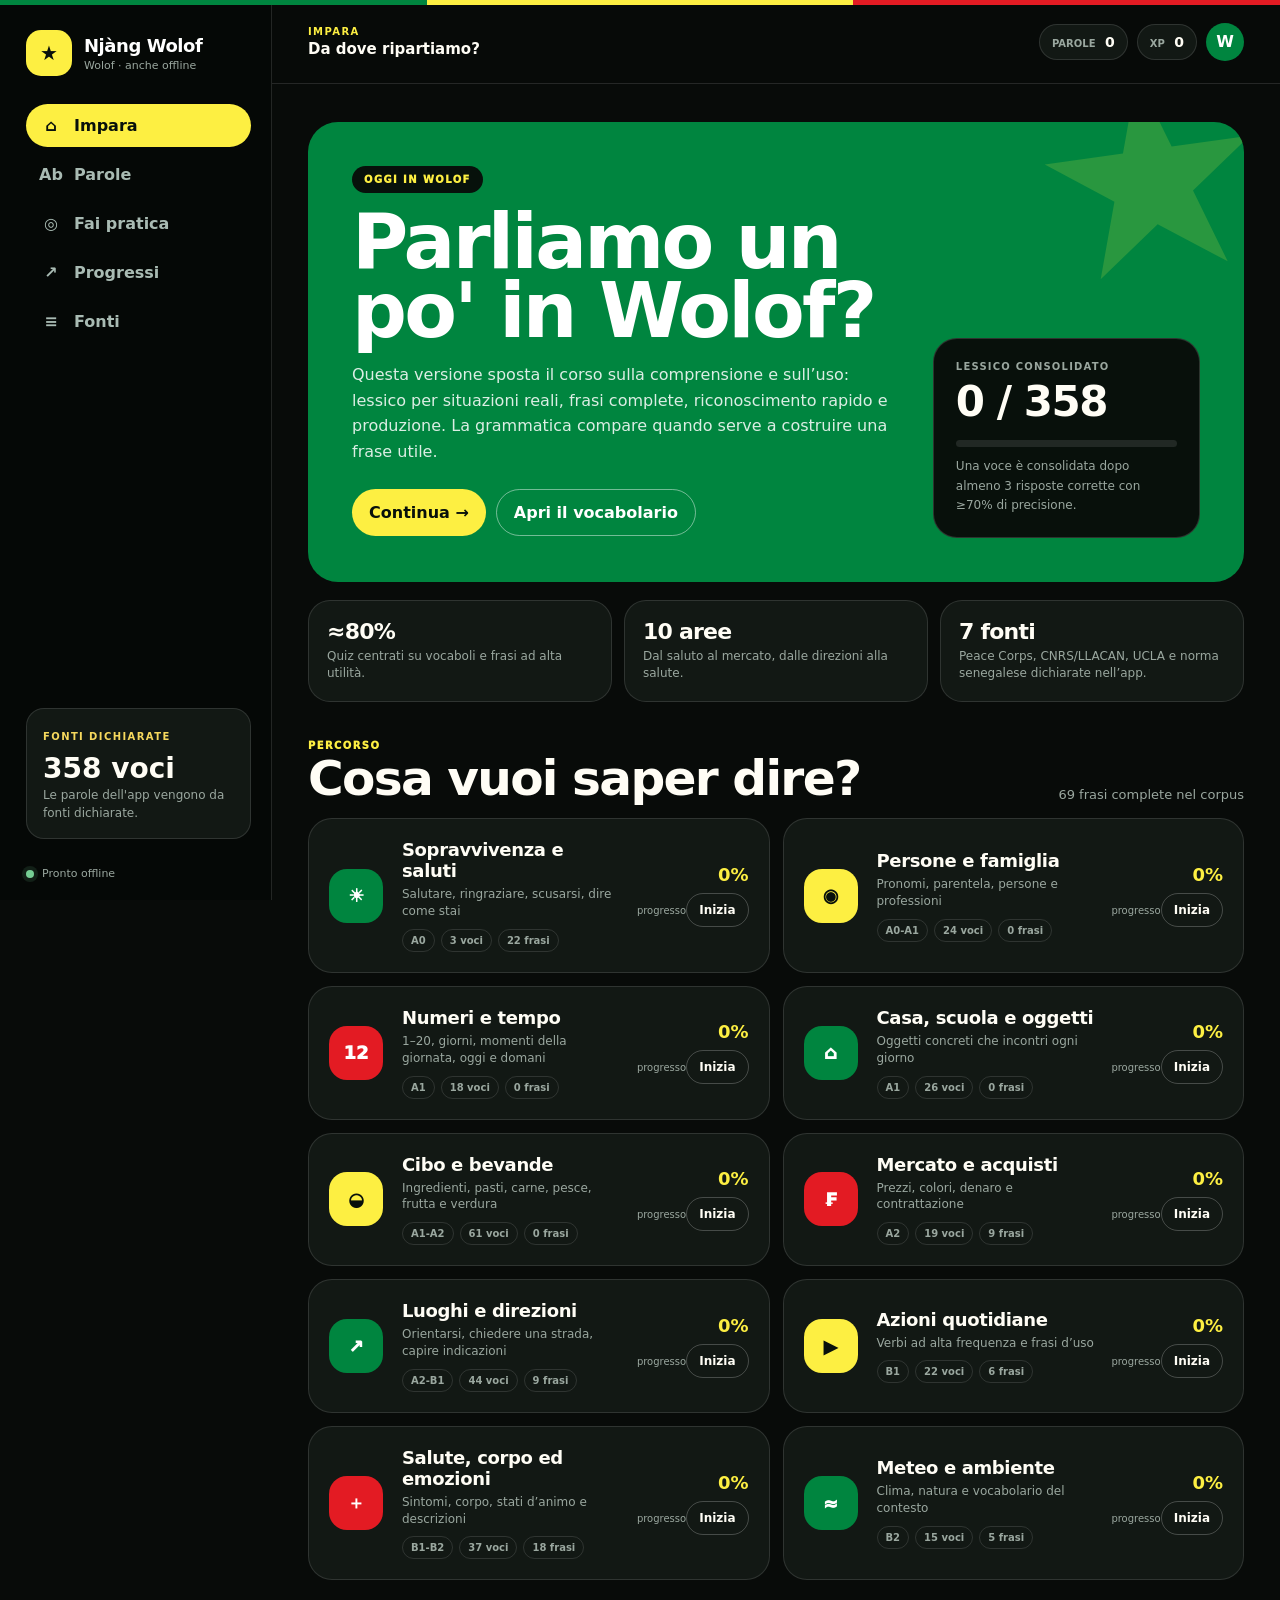
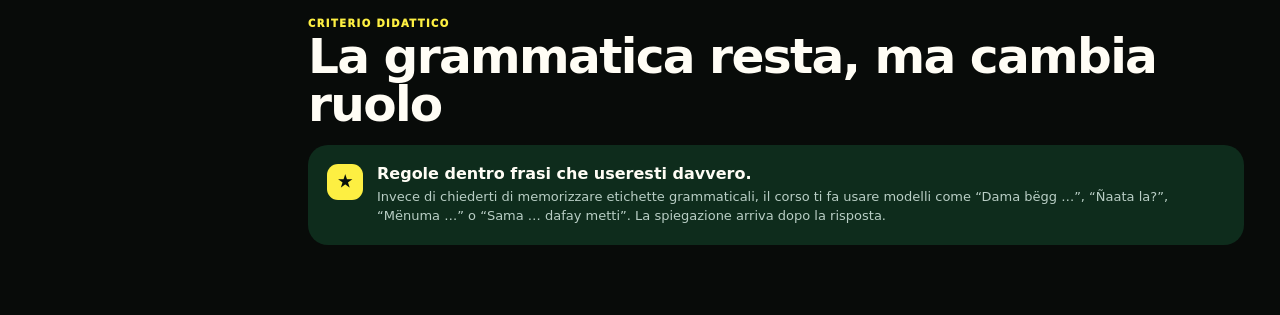
==== site/index.html @ 8456666a "Add extensible lexicon, varied 10-question sessions and partial spelling feedback" ====
<!doctype html>
<html lang="it"><head>
<meta charset="utf-8"><meta name="viewport" content="width=device-width,initial-scale=1,viewport-fit=cover">
<meta name="theme-color" content="#080b09"><meta name="apple-mobile-web-app-capable" content="yes"><meta name="apple-mobile-web-app-status-bar-style" content="black-translucent"><meta name="apple-mobile-web-app-title" content="Njàng Wolof"><meta name="mobile-web-app-capable" content="yes"><meta name="description" content="Corso offline di Wolof: vocabolario pratico, frasi e quiz da fonti Peace Corps e accademiche.">
<link rel="manifest" href="manifest.webmanifest"><link rel="icon" href="icon.svg" type="image/svg+xml"><link rel="apple-touch-icon" href="icon-180.png"><link rel="stylesheet" href="styles.css?v=34">
<title>Njàng Wolof — Vocabolario pratico offline</title></head>
<body>
<div class="flagbar" aria-hidden="true"><i></i><i></i><i></i></div>
<div class="shell">
<aside class="side" id="side">
  <a class="brand" href="#" data-route="home"><span class="brandicon">★</span><span><b>Njàng Wolof</b><small>Wolof · anche offline</small></span></a>
  <nav>
   <button class="nav active" data-route="home"><span>⌂</span>Impara</button>
   <button class="nav" data-route="vocab"><span>Ab</span>Parole</button>
   <button class="nav" data-route="practice"><span>◎</span>Fai pratica</button>
   <button class="nav" data-route="progress"><span>↗</span>Progressi</button>
   <button class="nav" data-route="sources"><span>≡</span>Fonti</button>
  </nav>
  <div class="source-note"><em>FONTI DICHIARATE</em><b id="sideCount">—</b><p>Le parole dell'app vengono da fonti dichiarate.</p></div>
  <div class="offline"><i></i><span id="onlineLabel">Pronto offline</span></div>
</aside>
<div class="main">
<header class="top"><button class="hamb" id="hamb">☰</button><div class="title"><small id="pageKicker">PERCORSO</small><b id="pageTitle">Impara il Wolof, usalo davvero</b></div><div class="topstats"><span>PAROLE <b id="learnedTop">0</b></span><span>XP <b id="xpTop">0</b></span><button class="avatar">W</button></div></header>
<main id="view" tabindex="-1"></main>
</div></div><div class="mobile-backdrop" id="mobileBackdrop"></div><nav class="mobile-nav" id="mobileNav" aria-label="Navigazione mobile"><button data-route="home"><span>⌂</span>Impara</button><button data-route="vocab"><span>Ab</span>Parole</button><button data-route="practice"><span>◎</span>Fai pratica</button><button data-route="progress"><span>↗</span>Progressi</button><button data-route="sources"><span>≡</span>Fonti</button></nav><div class="toast" id="toast"></div>
<script src="data.js?v=34"></script><script src="lexicon-packs.js?v=34"></script><script src="learning.js?v=34"></script><script src="app.js?v=34"></script>
</body></html>
---- site/styles.css ----
:root{--green:#086b45;--green2:#063d2b;--yellow:#f4c72f;--red:#ce3038;--ink:#15251e;--muted:#6e7974;--paper:#f4f2e8;--card:#fffdf7;--line:#dbd9cf;--soft:#ecebe3;--sg:#e2f0e8;--sy:#fff2bf;--sr:#f7dfdf;--shadow:0 18px 55px rgba(15,48,35,.08);--side:272px}
*{box-sizing:border-box}html{scroll-behavior:smooth}body{margin:0;background:var(--paper);color:var(--ink);font-family:Inter,ui-sans-serif,system-ui,-apple-system,BlinkMacSystemFont,"Segoe UI",sans-serif}.flagbar{position:fixed;top:0;left:0;right:0;height:5px;z-index:80;display:grid;grid-template-columns:1fr 1fr 1fr}.flagbar i:nth-child(1){background:var(--green)}.flagbar i:nth-child(2){background:var(--yellow)}.flagbar i:nth-child(3){background:var(--red)}button,input,select{font:inherit}.shell{display:grid;grid-template-columns:var(--side) 1fr;min-height:100vh}.side{height:100vh;position:sticky;top:0;background:#0b2a20;color:#fff;padding:30px 20px 20px 26px;display:flex;flex-direction:column;gap:28px;z-index:40}.brand{color:inherit;text-decoration:none;display:flex;align-items:center;gap:12px}.brandicon{width:46px;height:46px;border-radius:15px;background:var(--yellow);color:var(--green2);display:grid;place-items:center;font-size:20px}.brand b{display:block;font-size:18px;letter-spacing:-.02em}.brand small{display:block;color:#a8bbb3;font-size:11px;margin-top:3px}.side nav{display:grid;gap:6px}.nav{border:0;background:transparent;color:#a9bbb3;border-radius:13px;padding:12px 13px;text-align:left;font-weight:780;display:flex;align-items:center;gap:11px;cursor:pointer}.nav span{width:24px;text-align:center;font-weight:900}.nav:hover,.nav.active{background:rgba(255,255,255,.09);color:#fff}.source-note{margin-top:auto;border:1px solid rgba(255,255,255,.1);background:rgba(255,255,255,.06);border-radius:18px;padding:16px}.source-note em{font-style:normal;color:#f6d85d;font-size:10px;letter-spacing:.14em;font-weight:900}.source-note b{display:block;font-size:28px;margin:8px 0 2px}.source-note p{margin:0;color:#aebfb8;font-size:12px;line-height:1.45}.offline{font-size:11px;color:#aebfb8;display:flex;align-items:center;gap:8px}.offline i{width:8px;height:8px;border-radius:50%;background:#76ce94;box-shadow:0 0 0 4px rgba(118,206,148,.12)}.main{min-width:0}.top{height:84px;position:sticky;top:0;z-index:30;background:rgba(244,242,232,.89);backdrop-filter:blur(16px);border-bottom:1px solid var(--line);padding:0 36px;display:flex;align-items:center;justify-content:space-between;gap:18px}.hamb{display:none;border:0;background:transparent;font-size:22px}.title{display:grid;gap:3px}.title small{font-size:10px;color:var(--green);letter-spacing:.14em;font-weight:900}.title b{font-size:15px}.topstats{display:flex;align-items:center;gap:9px}.topstats>span{padding:9px 12px;border:1px solid var(--line);background:#fffaf1;border-radius:12px;font-size:10px;color:var(--muted);font-weight:800}.topstats b{color:var(--ink);font-size:14px;margin-left:6px}.avatar{width:38px;height:38px;border:0;border-radius:50%;background:var(--green);color:#fff;font-weight:900}.main main{max-width:1320px;margin:0 auto;padding:38px 36px 70px;outline:none}.hero{background:linear-gradient(135deg,#063b2a,#08714a 68%,#0b8153);color:#fff;border-radius:32px;overflow:hidden;min-height:310px;padding:43px;display:grid;grid-template-columns:1.35fr .65fr;gap:26px;position:relative;box-shadow:var(--shadow)}.hero:after{content:"★";position:absolute;right:5%;top:-35px;color:rgba(244,199,47,.12);font-size:280px;line-height:1;transform:rotate(-8deg)}.hero-copy,.hero-stat{position:relative;z-index:1}.kicker{font-size:10px;letter-spacing:.14em;font-weight:950;color:var(--green);text-transform:uppercase}.hero .kicker{color:#f8da65}.hero h1{font-size:clamp(38px,5vw,70px);letter-spacing:-.058em;line-height:.96;margin:14px 0 17px;max-width:780px}.hero p{color:#d5e4de;line-height:1.6;max-width:720px;margin:0 0 24px}.hero-actions{display:flex;gap:10px;flex-wrap:wrap}.btn{border:0;border-radius:14px;padding:13px 17px;font-weight:850;cursor:pointer;transition:.18s transform}.btn:hover{transform:translateY(-1px)}.btn-yellow{background:var(--yellow);color:var(--green2)}.btn-white{background:#fff;color:var(--ink);border:1px solid var(--line)}.btn-dark{background:var(--green2);color:#fff}.btn-ghost{background:rgba(255,255,255,.09);color:#fff;border:1px solid rgba(255,255,255,.16)}.btn-red{background:var(--sr);color:#8b282c}.hero-stat{align-self:end;background:rgba(255,255,255,.1);border:1px solid rgba(255,255,255,.13);border-radius:24px;padding:22px;backdrop-filter:blur(8px)}.hero-stat small{display:block;color:#c8dad2;font-size:10px;letter-spacing:.12em;font-weight:900}.hero-stat strong{display:block;font-size:42px;letter-spacing:-.05em;margin:5px 0}.hero-stat p{font-size:12px;margin:0;color:#c8dad2}.bar{height:7px;border-radius:99px;background:rgba(255,255,255,.13);overflow:hidden;margin:14px 0 10px}.bar i{display:block;height:100%;background:var(--yellow);border-radius:inherit}.section-head{display:flex;align-items:end;justify-content:space-between;gap:20px;margin:38px 0 16px}.section-head h2{font-size:28px;letter-spacing:-.038em;margin:4px 0 0}.section-head p{margin:0;color:var(--muted);font-size:13px}.strategy{display:grid;grid-template-columns:repeat(3,1fr);gap:12px;margin-top:18px}.mini-card,.panel,.module{background:var(--card);border:1px solid var(--line);border-radius:22px}.mini-card{padding:18px}.mini-card b{display:block;font-size:22px;margin-bottom:4px}.mini-card p{font-size:12px;color:var(--muted);line-height:1.45;margin:0}.modules{display:grid;grid-template-columns:1fr 1fr;gap:13px}.module{padding:20px;display:grid;grid-template-columns:58px 1fr auto;align-items:center;gap:15px;box-shadow:0 5px 20px rgba(20,45,34,.03)}.mod-icon{width:54px;height:54px;border-radius:17px;background:var(--sg);color:var(--green);display:grid;place-items:center;font-weight:950;font-size:18px}.module:nth-child(3n+2) .mod-icon{background:var(--sy);color:#725900}.module:nth-child(3n+3) .mod-icon{background:var(--sr);color:var(--red)}.module h3{margin:0;font-size:18px;letter-spacing:-.02em}.module p{margin:5px 0 9px;color:var(--muted);font-size:12px;line-height:1.4}.tags{display:flex;gap:6px;flex-wrap:wrap}.tag{font-size:10px;font-weight:850;background:#efede4;border-radius:99px;padding:5px 8px;color:#59645f}.module-side{text-align:right;min-width:90px}.module-side strong{display:block;font-size:18px}.module-side small{color:var(--muted);font-size:10px}.module-side .btn{margin-top:8px;padding:9px 12px;font-size:12px}.notice{background:#0c2e23;color:#fff;border-radius:20px;padding:19px;display:flex;gap:14px;align-items:flex-start}.notice-icon{width:36px;height:36px;border-radius:11px;background:var(--yellow);color:var(--green2);display:grid;place-items:center;flex:0 0 auto;font-weight:950}.notice p{margin:4px 0 0;color:#b9cec5;line-height:1.5;font-size:13px}.filters{display:grid;grid-template-columns:minmax(260px,1fr) 220px 180px;gap:10px;margin-bottom:15px}.search,.select{border:1px solid var(--line);background:#fff;border-radius:14px;padding:13px 14px;outline:none}.search:focus,.select:focus{border-color:var(--green);box-shadow:0 0 0 4px rgba(8,107,69,.08)}.vocab-meta{display:flex;justify-content:space-between;gap:15px;align-items:center;color:var(--muted);font-size:12px;margin:10px 2px}.vocab-grid{display:grid;grid-template-columns:repeat(3,1fr);gap:10px}.word-card{background:var(--card);border:1px solid var(--line);border-radius:18px;padding:16px;min-height:132px;position:relative}.word-card .wolof{font-size:20px;font-weight:900;letter-spacing:-.02em;padding-right:45px}.word-card .ipa{font-family:"Noto Sans",Inter,system-ui,sans-serif;font-size:12px;color:var(--green);margin-top:4px;letter-spacing:.01em}.word-card .it{font-size:13px;color:var(--muted);margin-top:5px;line-height:1.4}.word-card .source{position:absolute;right:12px;top:12px;font-size:9px;font-weight:900;color:var(--green);background:var(--sg);border-radius:99px;padding:5px 7px}.word-card footer{position:absolute;left:16px;right:16px;bottom:13px;display:flex;justify-content:space-between;gap:8px;color:#8a928f;font-size:9px}.word-card.learned{border-color:#a9cfb7;background:#fbfff9}.learn-dot{color:var(--green);font-weight:900}.pager{display:flex;justify-content:center;gap:8px;margin-top:18px}.panel{padding:22px}.practice-grid{display:grid;grid-template-columns:1.15fr .85fr;gap:14px}.practice-hero{padding:28px}.practice-hero h2{font-size:32px;letter-spacing:-.04em;margin:9px 0 10px}.practice-hero p{color:var(--muted);line-height:1.55;max-width:650px}.practice-options{display:grid;gap:9px;margin-top:15px}.practice-option{border:1px solid var(--line);background:white;border-radius:14px;padding:13px;text-align:left;display:flex;justify-content:space-between;gap:12px;cursor:pointer}.practice-option:hover{border-color:#9eb2a8}.stat-grid{display:grid;grid-template-columns:repeat(4,1fr);gap:12px}.stat{background:var(--card);border:1px solid var(--line);border-radius:20px;padding:19px}.stat span{font-size:10px;color:var(--muted);font-weight:850}.stat strong{font-size:31px;letter-spacing:-.05em;display:block;margin-top:4px}.progress-list{display:grid;gap:10px}.prow{display:grid;grid-template-columns:170px 1fr 62px;align-items:center;gap:12px}.prow b{font-size:12px}.meter{height:9px;background:#dfddd4;border-radius:99px;overflow:hidden}.meter i{display:block;height:100%;background:var(--green);border-radius:inherit}.sources{display:grid;gap:11px}.source-card{background:var(--card);border:1px solid var(--line);border-radius:20px;padding:19px}.source-card .type{font-size:9px;color:var(--red);font-weight:950;letter-spacing:.12em}.source-card h3{margin:6px 0 4px;font-size:17px}.source-card p{margin:0 0 8px;color:var(--muted);font-size:12px;line-height:1.5}.source-card a{color:var(--green);font-weight:800;font-size:12px;text-decoration:none;word-break:break-all}.usage{display:inline-block;background:#efede4;border-radius:99px;padding:5px 8px;font-size:9px;font-weight:850;margin-bottom:9px}.quiz{max-width:850px;margin:0 auto}.qtop{display:flex;align-items:center;gap:10px;margin-bottom:13px}.qtop span{font-size:11px;color:var(--muted);font-weight:800}.qbar{height:8px;background:#dfddd4;border-radius:99px;overflow:hidden;flex:1}.qbar i{display:block;height:100%;background:var(--green)}.qcard{background:var(--card);border:1px solid var(--line);border-radius:28px;padding:30px;box-shadow:var(--shadow)}.qtag{display:inline-flex;border-radius:99px;padding:6px 9px;background:var(--sg);color:var(--green);font-size:9px;letter-spacing:.1em;font-weight:950;text-transform:uppercase}.qcard h2{font-size:29px;line-height:1.18;letter-spacing:-.035em;margin:17px 0 8px;white-space:normal}.ipa-line{font-family:"Noto Sans",Inter,system-ui,sans-serif;color:var(--green);font-size:15px;margin:-1px 0 12px;letter-spacing:.01em}.prompt-sub{color:var(--muted);font-size:12px;margin-bottom:20px}.options{display:grid;gap:9px}.option{border:1px solid var(--line);background:white;border-radius:15px;padding:14px 15px;text-align:left;font-weight:760;display:flex;align-items:center;gap:11px;cursor:pointer}.option i{font-style:normal;width:29px;height:29px;border:1px solid var(--line);border-radius:9px;display:grid;place-items:center;color:var(--muted);font-size:11px}.option:hover{border-color:#9db0a6}.option.selected{background:var(--sg);border-color:var(--green)}.option.correct{background:#dff0e5;border-color:var(--green)}.option.wrong{background:var(--sr);border-color:var(--red)}.type-answer{width:100%;border:1px solid var(--line);background:#fff;border-radius:15px;padding:15px 16px;font-size:21px;outline:none}.type-answer:focus{border-color:var(--green);box-shadow:0 0 0 4px rgba(8,107,69,.08)}.feedback{display:none;margin-top:18px;border-radius:16px;padding:15px;font-size:13px;line-height:1.5}.feedback.show{display:block}.feedback.ok{background:var(--sg);border:1px solid #b9d9c5}.feedback.no{background:var(--sr);border:1px solid #e6b8ba}.feedback b{display:block;margin-bottom:3px}.fsource{font-size:10px;color:var(--muted);margin-top:7px}.qactions{display:flex;align-items:center;justify-content:space-between;gap:10px;margin-top:20px}.results{text-align:center}.ring{width:150px;height:150px;border-radius:50%;display:grid;place-items:center;margin:20px auto;background:conic-gradient(var(--green) var(--pct),#dddcd4 0);position:relative}.ring:after{content:"";position:absolute;inset:13px;background:var(--card);border-radius:50%}.ring b{position:relative;z-index:1;font-size:34px}.toast{position:fixed;right:22px;bottom:22px;background:#0b2a20;color:white;padding:12px 16px;border-radius:12px;box-shadow:var(--shadow);opacity:0;transform:translateY(8px);transition:.2s;pointer-events:none;z-index:90;font-size:12px}.toast.show{opacity:1;transform:none}.empty{text-align:center;padding:40px;color:var(--muted)}
@media(max-width:1050px){.modules{grid-template-columns:1fr}.vocab-grid{grid-template-columns:repeat(2,1fr)}.strategy{grid-template-columns:1fr}.stat-grid{grid-template-columns:1fr 1fr}}
@media(max-width:780px){.shell{display:block}.side{position:fixed;left:-290px;width:272px;transition:.2s left;box-shadow:0 20px 60px rgba(0,0,0,.25)}.side.open{left:0}.top{height:72px;padding:0 16px}.hamb{display:block}.title{display:none}.topstats>span:first-child{display:none}.main main{padding:23px 15px 50px}.hero{grid-template-columns:1fr;padding:27px 21px}.hero h1{font-size:42px}.modules{grid-template-columns:1fr}.module{grid-template-columns:50px 1fr}.module-side{grid-column:1/-1;display:flex;align-items:center;text-align:left;gap:8px}.module-side small{margin-right:auto}.filters{grid-template-columns:1fr}.vocab-grid{grid-template-columns:1fr}.practice-grid{grid-template-columns:1fr}.stat-grid{grid-template-columns:1fr 1fr}.prow{grid-template-columns:110px 1fr 45px}.qcard{padding:22px 17px}.qcard h2{font-size:24px}}


/* Mobile/PWA refinements */
html,body{min-height:100%;min-height:100dvh;-webkit-text-size-adjust:100%;overscroll-behavior-y:none}
body{padding-top:env(safe-area-inset-top);padding-bottom:env(safe-area-inset-bottom)}
button,a,input,select{-webkit-tap-highlight-color:transparent}
button,.nav,.option,.practice-option,.module-side .btn{touch-action:manipulation}
.side{padding-top:max(30px,calc(22px + env(safe-area-inset-top)))}
.top{padding-top:env(safe-area-inset-top);height:calc(84px + env(safe-area-inset-top))}
.main main{padding-bottom:max(70px,calc(70px + env(safe-area-inset-bottom)))}
.mobile-nav{display:none}
.mobile-backdrop{display:none}
.install-btn{display:none}
@media(display-mode:browser){.install-btn.ready{display:inline-flex}}
@media(max-width:780px){
  body{padding-top:0;padding-bottom:calc(74px + env(safe-area-inset-bottom))}
  .side{top:0;height:100dvh;padding-top:max(28px,calc(18px + env(safe-area-inset-top)));padding-bottom:max(20px,calc(14px + env(safe-area-inset-bottom)))}
  .side.open{left:0}
  .mobile-backdrop{position:fixed;inset:0;background:rgba(5,20,15,.42);z-index:35;backdrop-filter:blur(2px)}
  .mobile-backdrop.show{display:block}
  .top{height:calc(64px + env(safe-area-inset-top));padding:env(safe-area-inset-top) 14px 0;gap:8px}
  .hamb{width:44px;height:44px;border-radius:14px;background:#fff;border:1px solid var(--line);display:grid;place-items:center;flex:0 0 auto}
  .topstats{margin-left:auto}
  .topstats>span{min-height:42px;display:flex;align-items:center;padding:8px 11px}
  .avatar{display:none}
  .main main{padding:18px 13px 34px}
  .hero{border-radius:24px;padding:24px 18px;min-height:auto;gap:18px}
  .hero h1{font-size:clamp(36px,11vw,50px);line-height:.94}
  .hero p{font-size:14px;line-height:1.55}
  .hero-stat{padding:17px;border-radius:18px}
  .hero-stat strong{font-size:34px}
  .hero-actions{display:grid;grid-template-columns:1fr;gap:8px}
  .hero-actions .btn{width:100%;min-height:48px}
  .section-head{align-items:flex-start;margin:30px 2px 13px;flex-direction:column;gap:5px}
  .section-head h2{font-size:24px}
  .strategy{gap:9px}.mini-card{padding:15px}
  .module{padding:15px;border-radius:18px;grid-template-columns:46px 1fr;gap:12px}
  .mod-icon{width:46px;height:46px;border-radius:14px}
  .module h3{font-size:17px}.module p{font-size:12px;margin-bottom:8px}
  .module-side{padding-top:4px}.module-side .btn{min-height:42px;padding:10px 14px}
  .filters{position:sticky;top:calc(64px + env(safe-area-inset-top));z-index:15;background:var(--paper);padding:8px 0 10px;margin-bottom:8px}
  .search,.select{min-height:48px}
  .vocab-grid{gap:8px}.word-card{min-height:122px;padding:14px}.word-card .wolof{font-size:19px}
  .practice-hero{padding:21px}.practice-hero h2{font-size:28px}
  .practice-option{min-height:58px;padding:14px}
  .stat-grid{gap:8px}.stat{padding:15px;border-radius:17px}.stat strong{font-size:27px}
  .panel{padding:17px;border-radius:18px}
  .qtop{position:sticky;top:calc(64px + env(safe-area-inset-top));z-index:12;background:var(--paper);padding:8px 0 6px;margin-bottom:7px}
  .qcard{border-radius:22px;padding:21px 15px;box-shadow:none}
  .qcard h2{font-size:25px;line-height:1.14;margin-top:14px}
  .option{min-height:56px;padding:13px 12px;border-radius:14px;font-size:15px}
  .option i{width:32px;height:32px;flex:0 0 auto}
  .type-answer{min-height:54px;font-size:18px}
  .qactions{position:sticky;bottom:calc(74px + env(safe-area-inset-bottom));background:linear-gradient(180deg,rgba(255,253,247,0),var(--card) 24%);padding-top:20px;margin-top:5px}
  .qactions .btn{min-height:48px;flex:1}
  .toast{left:13px;right:13px;bottom:calc(86px + env(safe-area-inset-bottom));text-align:center}
  .mobile-nav{display:grid;position:fixed;left:0;right:0;bottom:0;z-index:34;grid-template-columns:repeat(5,1fr);background:rgba(255,253,247,.96);backdrop-filter:blur(18px);border-top:1px solid var(--line);padding:7px 6px max(7px,env(safe-area-inset-bottom))}
  .mobile-nav button{border:0;background:transparent;color:var(--muted);min-height:54px;border-radius:13px;display:grid;place-items:center;gap:2px;font-size:9px;font-weight:850;padding:4px 2px}
  .mobile-nav button span{font-size:19px;line-height:1}
  .mobile-nav button.active{background:var(--sg);color:var(--green)}
}
@media(max-width:420px){
  .topstats>span{font-size:9px}.topstats b{font-size:13px;margin-left:4px}
  .hero{padding:22px 16px}.hero h1{font-size:39px}
  .stat-grid{grid-template-columns:1fr 1fr}.stat span{font-size:9px}.stat strong{font-size:25px}
  .prow{grid-template-columns:92px 1fr 38px;gap:8px}.prow b{font-size:11px}
}
/* UI 3.0: dark product system + Senegal identity */
:root{--green:#00853f;--green2:#005f2d;--yellow:#fdef42;--red:#e31b23;--ink:#fffdf5;--muted:#9aa79f;--paper:#080b09;--card:#121814;--line:rgba(255,255,255,.12);--soft:#18211b;--sg:#0e2c1c;--sy:#342f08;--sr:#361316;--shadow:none}
body{background:var(--paper);color:var(--ink)}
.side{background:#050806;border-right:1px solid var(--line)}
.brandicon{background:#fdef42;color:#07110b}.brand b,.hero h1,.section-head h2,.practice-hero h2,.qcard h2,.stat strong{font-family:"Arial Black","Helvetica Neue",Arial,sans-serif;letter-spacing:-.045em}
.brand small,.source-note p,.offline,.module p,.panel p,.section-head p,.word-card .it,.word-card footer,.prompt-sub,.fsource{color:var(--muted)}
.nav,.btn,.tag,.practice-option,.search,.select,.option,.qtag,.topstats>span{border-radius:999px}
.nav.active{background:#fdef42;color:#08100b}.source-note,.mini-card,.module,.panel,.stat,.source-card,.word-card,.qcard{background:var(--card);border-color:var(--line);box-shadow:none}
.top{background:rgba(8,11,9,.9);border-color:var(--line)}.title b{color:var(--ink)}.title small,.kicker,.ipa-line,.module-side strong{color:#fdef42}
.topstats>span{background:var(--card);border:1px solid var(--line);color:var(--muted)}.topstats b{color:var(--ink)}.avatar{background:#00853f}
.hero{position:relative;overflow:hidden;background:#00853f;color:#fff;border-color:rgba(255,255,255,.14);border-radius:30px;box-shadow:none;min-height:460px;padding:44px}
.hero:after{content:"★";position:absolute;right:-28px;top:-80px;font-size:270px;line-height:1;color:rgba(253,239,66,.16);pointer-events:none}
.hero-copy,.hero-stat{position:relative;z-index:1}.hero .kicker{display:inline-flex;background:#07110b;color:#fdef42;padding:8px 12px;border-radius:999px}
.hero h1{font-size:clamp(56px,6.5vw,94px);line-height:.83;text-transform:uppercase;color:#fff}.hero p{color:rgba(255,255,255,.86)}
.hero-stat{background:#08100b;border-color:rgba(255,255,255,.15)}.hero-stat p,.hero-stat small{color:var(--muted)}
.btn-yellow,.btn-dark{background:#fdef42;color:#08100b}.btn-white{background:transparent;color:var(--ink);border:1px solid rgba(255,255,255,.22)}.btn-ghost{background:transparent;color:#fff;border:1px solid rgba(255,255,255,.45)}
.section-head h2{font-size:clamp(30px,4vw,54px);line-height:.9;text-transform:uppercase;color:var(--ink)}
.module{border-radius:24px}.module:hover{border-color:rgba(253,239,66,.55)}.mod-icon{border-radius:18px}.module:nth-child(3n+1) .mod-icon{background:#00853f;color:#fff}.module:nth-child(3n+2) .mod-icon{background:#fdef42;color:#08100b}.module:nth-child(3n) .mod-icon{background:#e31b23;color:#fff}
.tag{background:transparent;border:1px solid var(--line);color:var(--muted)}.notice{background:#0e2c1c;border-color:#00853f;color:var(--ink)}.notice-icon{background:#fdef42;color:#08100b}
.search,.select,.type-answer{background:var(--card);color:var(--ink);border-color:var(--line)}.word-card .ipa{color:#fdef42}.word-card .source{background:#0e2c1c;color:#7ee0a5}
.practice-hero{background:#00853f;color:#fff;border-color:#00853f}.practice-hero p{color:rgba(255,255,255,.84)}.practice-option{background:var(--card);color:var(--ink);border-color:var(--line)}
.qbar,.meter,.bar{background:rgba(255,255,255,.1)}.qbar i,.meter i,.bar i{background:#fdef42}.qtag{background:#fdef42;color:#08100b}.qcard h2{color:var(--ink);font-size:clamp(28px,4.5vw,48px);line-height:.96}
.option{background:#18211b;color:var(--ink);border-color:var(--line)}.option.selected{background:#342f08;border-color:#fdef42}.option.correct{background:#0e2c1c;border-color:#00853f}.option.wrong{background:#361316;border-color:#e31b23}
.feedback.ok{background:#0e2c1c;border-color:#00853f}.feedback.no{background:#361316;border-color:#e31b23}.ring{background:conic-gradient(#fdef42 var(--pct),#202a23 0)}.ring:after{background:var(--card)}
.toast{background:#fdef42;color:#08100b;border-radius:999px;box-shadow:none}
@media(max-width:780px){.top,.filters,.qtop{background:#080b09}.hamb{background:var(--card);color:var(--ink);border-color:var(--line);border-radius:999px}.hero{padding:28px 20px;min-height:auto}.hero h1{font-size:clamp(42px,12vw,62px)}.mobile-nav{background:rgba(5,8,6,.96);border-color:var(--line)}.mobile-nav button.active{background:#fdef42;color:#08100b}.qactions{background:linear-gradient(180deg,rgba(18,24,20,0),var(--card) 24%)}}
/* UI 3.1: contrast audit + friendlier rounded display type */
:root{--title-font:ui-rounded,"SF Pro Rounded","Arial Rounded MT Bold","Avenir Next Rounded","Trebuchet MS",system-ui,sans-serif;--text-on-dark:#fffdf5;--text-on-light:#08100b;--green-light:#7ee0a5;--red-light:#ff9297}
.hero h1,.section-head h2,.practice-hero h2,.qcard h2,.results h2,.hero-stat strong,.stat strong,.mini-card b{
  font-family:var(--title-font);font-weight:900;letter-spacing:-.035em;text-transform:none
}
.hero h1{font-size:clamp(50px,6vw,84px);line-height:.9}
.section-head h2{font-size:clamp(30px,3.8vw,50px);line-height:.98}
.practice-hero h2{line-height:1}.qcard h2{line-height:1.06}
.brand b{font-family:var(--title-font);font-weight:900;letter-spacing:-.025em;text-transform:none}
.word-card.learned{background:#102218!important;color:var(--text-on-dark)!important;border-color:rgba(126,224,165,.48)!important}
.word-card.learned .wolof,.word-card.learned .it,.word-card.learned footer{color:inherit}
.word-card.learned .it,.word-card.learned footer{color:#a9b8af}
.learn-dot,.source-card a{color:var(--green-light)!important}
.source-card .type{color:#ff7379}
.usage{background:#342f08!important;color:#fff4a6!important;border:1px solid rgba(253,239,66,.32);border-radius:999px}
.btn-red{background:#361316!important;color:var(--red-light)!important;border:1px solid rgba(227,27,35,.58)!important}
.search::placeholder,.type-answer::placeholder{color:#78857e}
.select option{background:#121814;color:#fffdf5}
.option.correct,.feedback.ok{color:#eafff1}
.option.wrong,.feedback.no{color:#fff0f1}
.qtag,.btn-yellow,.btn-dark,.nav.active,.toast,.notice-icon,.brandicon{color:var(--text-on-light)!important}
.hero-stat,.source-note,.mini-card,.module,.panel,.stat,.source-card,.word-card,.qcard,.practice-option,.search,.select,.type-answer,.option{color:var(--text-on-dark)}
.practice-option small{color:#9aa79f}
.module h3,.source-card h3,.prow b,.results h2{color:var(--text-on-dark)}
.topstats>span{color:#9aa79f}.topstats>span b{color:var(--text-on-dark)}
@media(max-width:780px){
  .hero h1{font-size:clamp(40px,11vw,58px);line-height:.92}
  .section-head h2{font-size:32px;line-height:1}
  .qcard h2{font-size:clamp(26px,8vw,40px)}
}

.feedback.partial{background:#342f08;border:1px solid #fdef42;color:#fff4a6}.insight{font-size:1.2rem;line-height:1.7}details p{line-height:1.6}
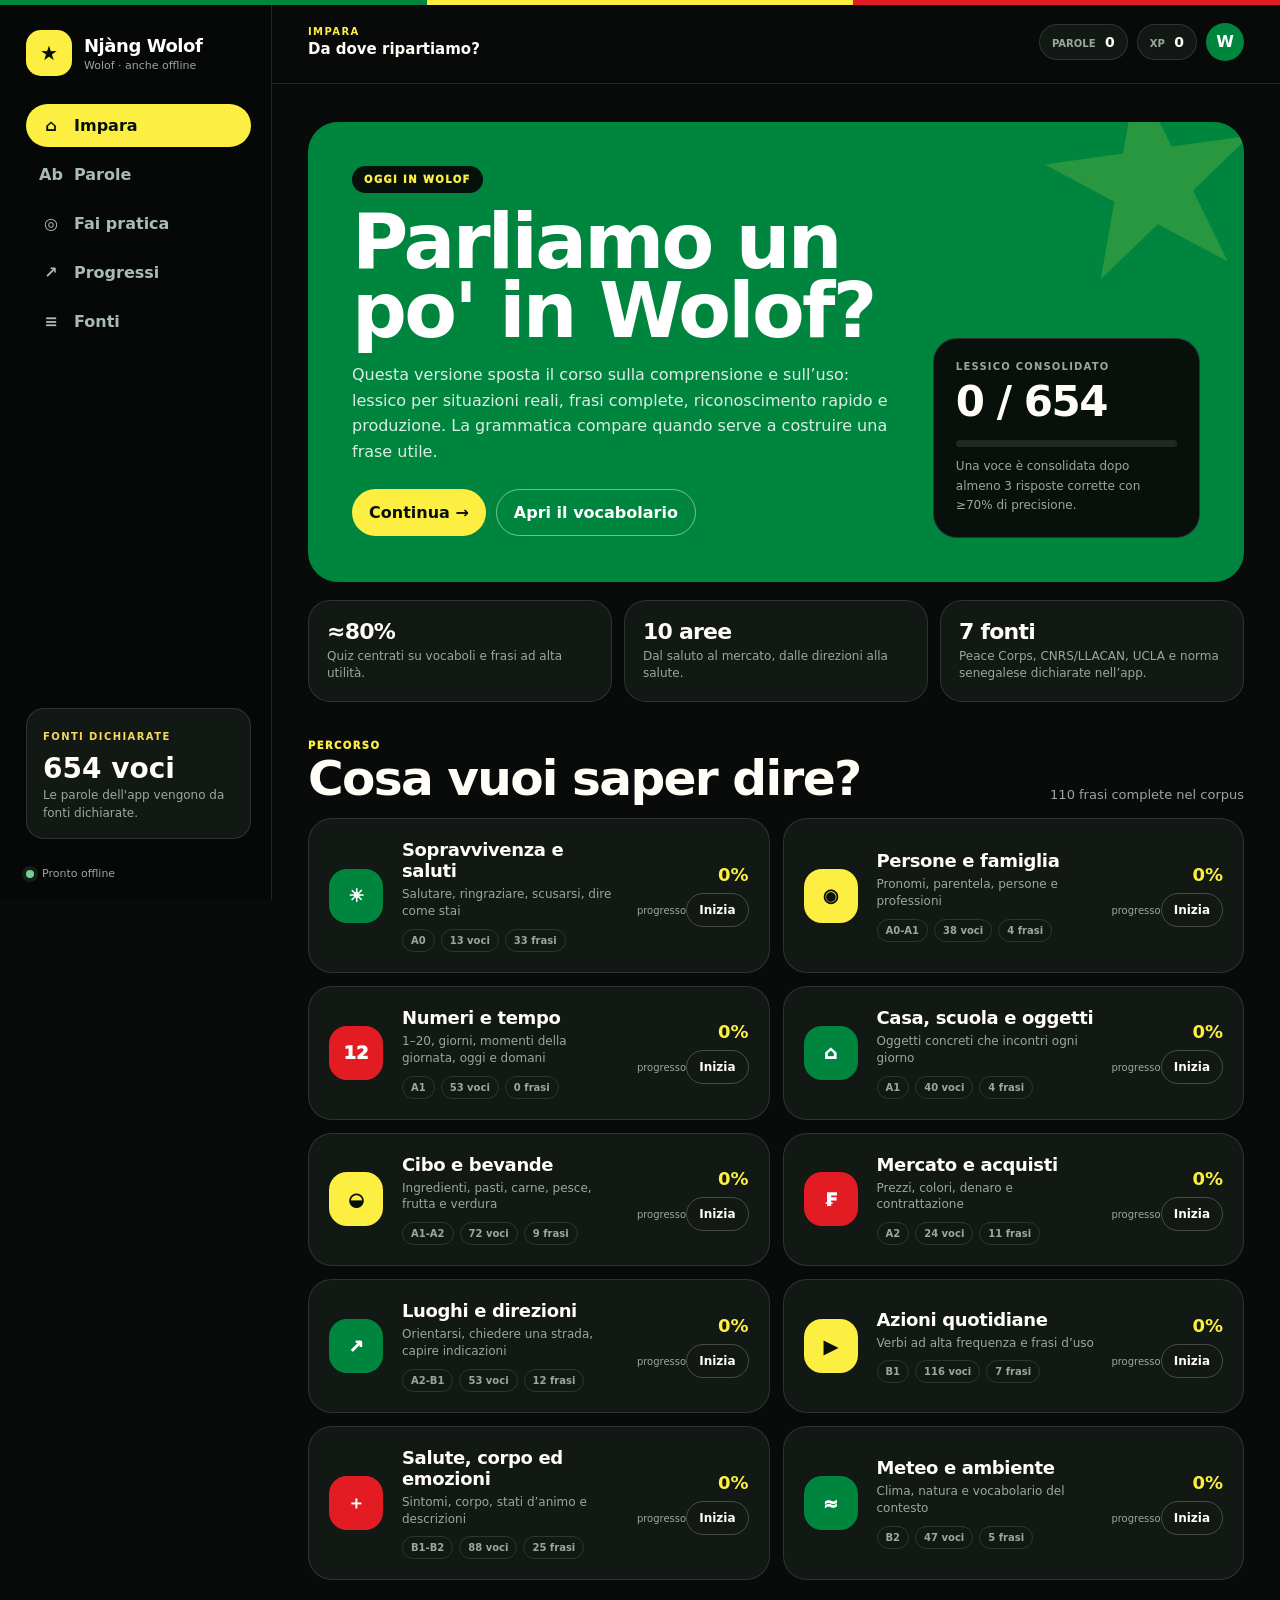
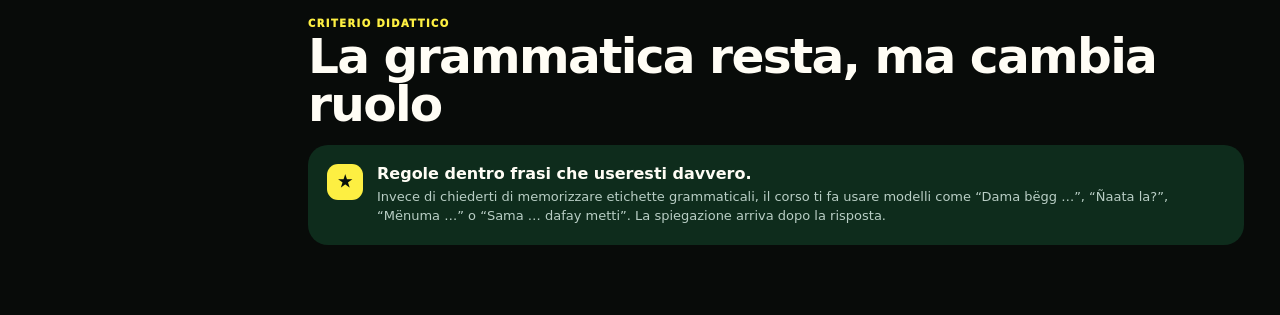
==== commit 6641ccc0: "Expand sourced Wolof corpus from 358 to 654 entries" ====
--- a/site/index.html
+++ b/site/index.html
@@ -2,7 +2,7 @@
 <html lang="it"><head>
 <meta charset="utf-8"><meta name="viewport" content="width=device-width,initial-scale=1,viewport-fit=cover">
 <meta name="theme-color" content="#080b09"><meta name="apple-mobile-web-app-capable" content="yes"><meta name="apple-mobile-web-app-status-bar-style" content="black-translucent"><meta name="apple-mobile-web-app-title" content="Njàng Wolof"><meta name="mobile-web-app-capable" content="yes"><meta name="description" content="Corso offline di Wolof: vocabolario pratico, frasi e quiz da fonti Peace Corps e accademiche.">
-<link rel="manifest" href="manifest.webmanifest"><link rel="icon" href="icon.svg" type="image/svg+xml"><link rel="apple-touch-icon" href="icon-180.png"><link rel="stylesheet" href="styles.css?v=34">
+<link rel="manifest" href="manifest.webmanifest"><link rel="icon" href="icon.svg" type="image/svg+xml"><link rel="apple-touch-icon" href="icon-180.png"><link rel="stylesheet" href="styles.css?v=36">
 <title>Njàng Wolof — Vocabolario pratico offline</title></head>
 <body>
 <div class="flagbar" aria-hidden="true"><i></i><i></i><i></i></div>
@@ -23,5 +23,5 @@
 <header class="top"><button class="hamb" id="hamb">☰</button><div class="title"><small id="pageKicker">PERCORSO</small><b id="pageTitle">Impara il Wolof, usalo davvero</b></div><div class="topstats"><span>PAROLE <b id="learnedTop">0</b></span><span>XP <b id="xpTop">0</b></span><button class="avatar">W</button></div></header>
 <main id="view" tabindex="-1"></main>
 </div></div><div class="mobile-backdrop" id="mobileBackdrop"></div><nav class="mobile-nav" id="mobileNav" aria-label="Navigazione mobile"><button data-route="home"><span>⌂</span>Impara</button><button data-route="vocab"><span>Ab</span>Parole</button><button data-route="practice"><span>◎</span>Fai pratica</button><button data-route="progress"><span>↗</span>Progressi</button><button data-route="sources"><span>≡</span>Fonti</button></nav><div class="toast" id="toast"></div>
-<script src="data.js?v=34"></script><script src="lexicon-packs.js?v=34"></script><script src="learning.js?v=34"></script><script src="app.js?v=34"></script>
+<script src="data.js?v=36"></script><script src="lexicon-packs.js?v=36"></script><script src="learning.js?v=36"></script><script src="app.js?v=36"></script>
 </body></html>
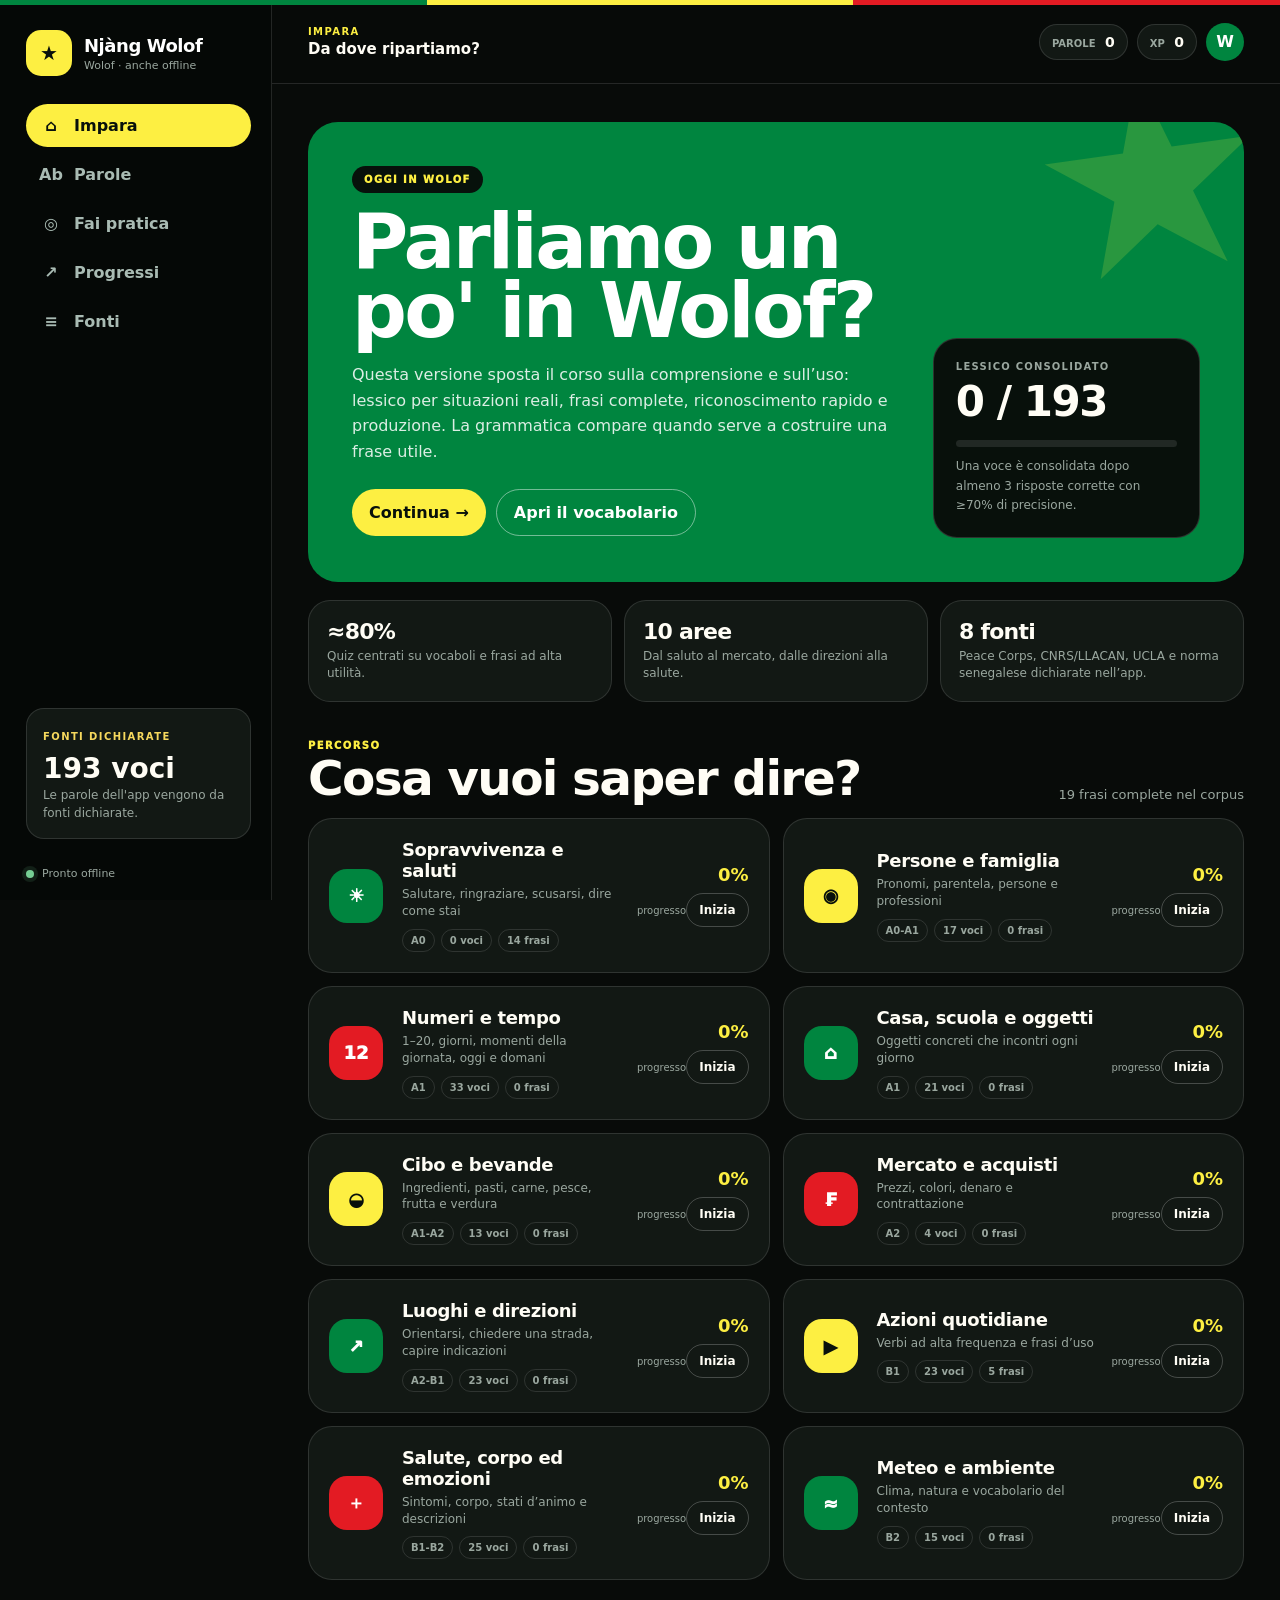
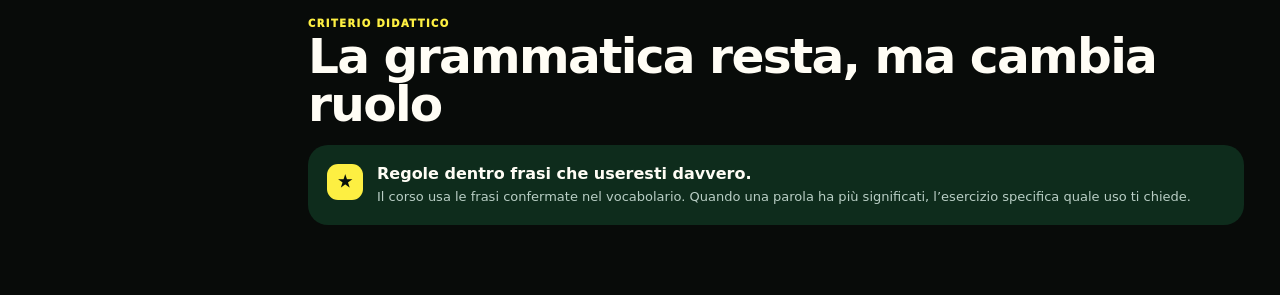
==== commit 095b150d: "Require institutional corpus validation and distinguish muus senses" ====
--- a/site/index.html
+++ b/site/index.html
@@ -2,7 +2,7 @@
 <html lang="it"><head>
 <meta charset="utf-8"><meta name="viewport" content="width=device-width,initial-scale=1,viewport-fit=cover">
 <meta name="theme-color" content="#080b09"><meta name="apple-mobile-web-app-capable" content="yes"><meta name="apple-mobile-web-app-status-bar-style" content="black-translucent"><meta name="apple-mobile-web-app-title" content="Njàng Wolof"><meta name="mobile-web-app-capable" content="yes"><meta name="description" content="Corso offline di Wolof: vocabolario pratico, frasi e quiz da fonti Peace Corps e accademiche.">
-<link rel="manifest" href="manifest.webmanifest"><link rel="icon" href="icon.svg" type="image/svg+xml"><link rel="apple-touch-icon" href="icon-180.png"><link rel="stylesheet" href="styles.css?v=36">
+<link rel="manifest" href="manifest.webmanifest"><link rel="icon" href="icon.svg" type="image/svg+xml"><link rel="apple-touch-icon" href="icon-180.png"><link rel="stylesheet" href="styles.css?v=37">
 <title>Njàng Wolof — Vocabolario pratico offline</title></head>
 <body>
 <div class="flagbar" aria-hidden="true"><i></i><i></i><i></i></div>
@@ -23,5 +23,5 @@
 <header class="top"><button class="hamb" id="hamb">☰</button><div class="title"><small id="pageKicker">PERCORSO</small><b id="pageTitle">Impara il Wolof, usalo davvero</b></div><div class="topstats"><span>PAROLE <b id="learnedTop">0</b></span><span>XP <b id="xpTop">0</b></span><button class="avatar">W</button></div></header>
 <main id="view" tabindex="-1"></main>
 </div></div><div class="mobile-backdrop" id="mobileBackdrop"></div><nav class="mobile-nav" id="mobileNav" aria-label="Navigazione mobile"><button data-route="home"><span>⌂</span>Impara</button><button data-route="vocab"><span>Ab</span>Parole</button><button data-route="practice"><span>◎</span>Fai pratica</button><button data-route="progress"><span>↗</span>Progressi</button><button data-route="sources"><span>≡</span>Fonti</button></nav><div class="toast" id="toast"></div>
-<script src="data.js?v=36"></script><script src="lexicon-packs.js?v=36"></script><script src="learning.js?v=36"></script><script src="app.js?v=36"></script>
+<script src="data.js?v=37"></script><script src="lexicon-packs.js?v=37"></script><script src="learning.js?v=37"></script><script src="app.js?v=37"></script>
 </body></html>
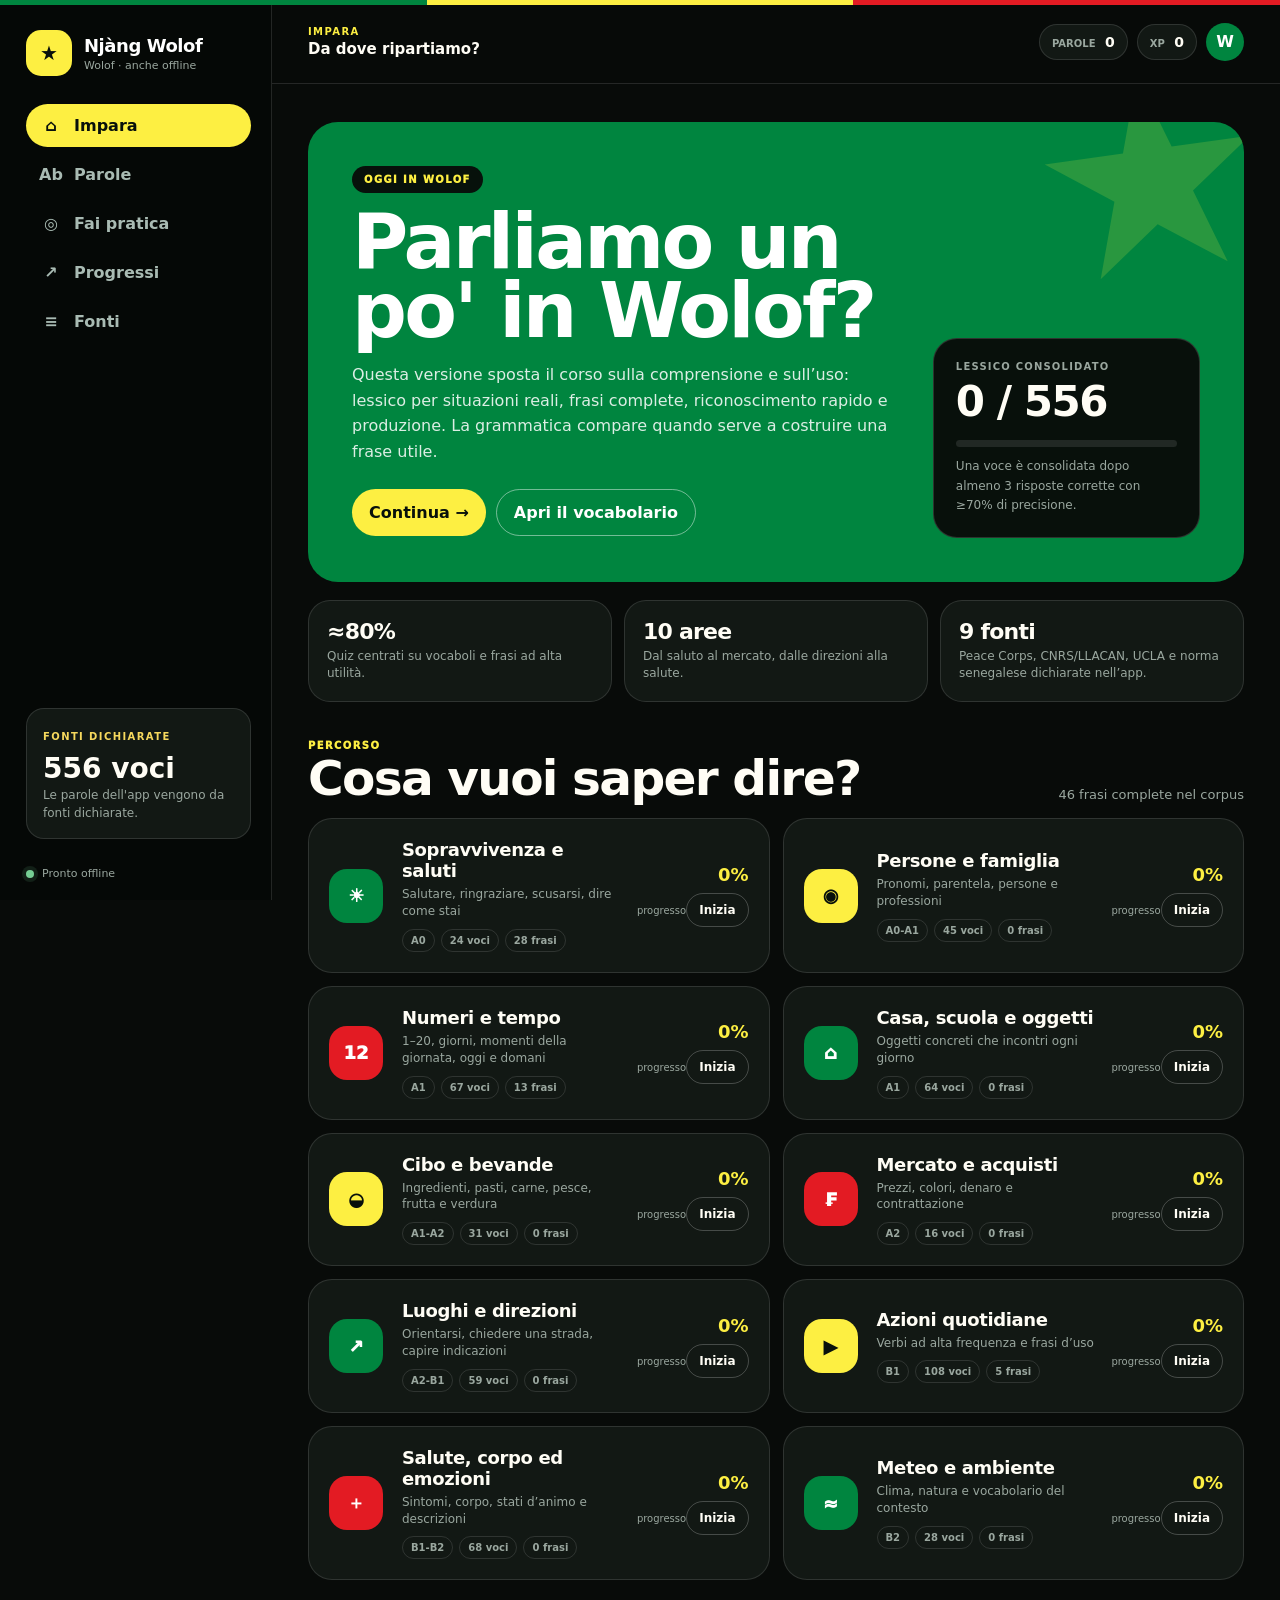
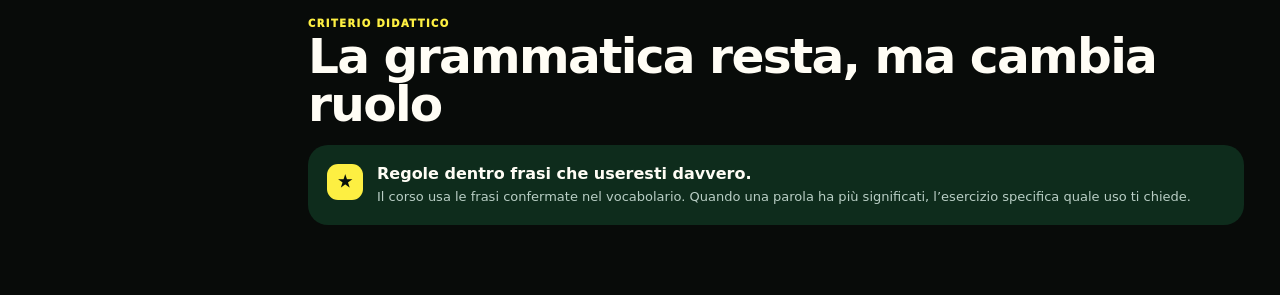
==== commit 10fd4e90: "Expand verified corpus to 501 distinct lexical forms with UCLA evidence and reviewed packs" ====
--- a/site/index.html
+++ b/site/index.html
@@ -2,7 +2,7 @@
 <html lang="it"><head>
 <meta charset="utf-8"><meta name="viewport" content="width=device-width,initial-scale=1,viewport-fit=cover">
 <meta name="theme-color" content="#080b09"><meta name="apple-mobile-web-app-capable" content="yes"><meta name="apple-mobile-web-app-status-bar-style" content="black-translucent"><meta name="apple-mobile-web-app-title" content="Njàng Wolof"><meta name="mobile-web-app-capable" content="yes"><meta name="description" content="Corso offline di Wolof: vocabolario pratico, frasi e quiz da fonti Peace Corps e accademiche.">
-<link rel="manifest" href="manifest.webmanifest"><link rel="icon" href="icon.svg" type="image/svg+xml"><link rel="apple-touch-icon" href="icon-180.png"><link rel="stylesheet" href="styles.css?v=37">
+<link rel="manifest" href="manifest.webmanifest"><link rel="icon" href="icon.svg" type="image/svg+xml"><link rel="apple-touch-icon" href="icon-180.png"><link rel="stylesheet" href="styles.css?v=38">
 <title>Njàng Wolof — Vocabolario pratico offline</title></head>
 <body>
 <div class="flagbar" aria-hidden="true"><i></i><i></i><i></i></div>
@@ -23,5 +23,5 @@
 <header class="top"><button class="hamb" id="hamb">☰</button><div class="title"><small id="pageKicker">PERCORSO</small><b id="pageTitle">Impara il Wolof, usalo davvero</b></div><div class="topstats"><span>PAROLE <b id="learnedTop">0</b></span><span>XP <b id="xpTop">0</b></span><button class="avatar">W</button></div></header>
 <main id="view" tabindex="-1"></main>
 </div></div><div class="mobile-backdrop" id="mobileBackdrop"></div><nav class="mobile-nav" id="mobileNav" aria-label="Navigazione mobile"><button data-route="home"><span>⌂</span>Impara</button><button data-route="vocab"><span>Ab</span>Parole</button><button data-route="practice"><span>◎</span>Fai pratica</button><button data-route="progress"><span>↗</span>Progressi</button><button data-route="sources"><span>≡</span>Fonti</button></nav><div class="toast" id="toast"></div>
-<script src="data.js?v=37"></script><script src="lexicon-packs.js?v=37"></script><script src="learning.js?v=37"></script><script src="app.js?v=37"></script>
+<script src="data.js?v=38"></script><script src="lexicon-packs.js?v=38"></script><script src="lexicon-01.js?v=38"></script><script src="lexicon-02.js?v=38"></script><script src="lexicon-03.js?v=38"></script><script src="lexicon-04.js?v=38"></script><script src="lexicon-05.js?v=38"></script><script src="lexicon-06.js?v=38"></script><script src="lexicon-07.js?v=38"></script><script src="lexicon-08.js?v=38"></script><script src="lexicon-09.js?v=38"></script><script src="lexicon-10.js?v=38"></script><script src="lexicon-11.js?v=38"></script><script src="lexicon-12.js?v=38"></script><script src="lexicon-13.js?v=38"></script><script src="lexicon-14.js?v=38"></script><script src="lexicon-15.js?v=38"></script><script src="lexicon-16.js?v=38"></script><script src="lexicon-17.js?v=38"></script><script src="lexicon-18.js?v=38"></script><script src="lexicon-19.js?v=38"></script><script src="lexicon-20.js?v=38"></script><script src="lexicon-21.js?v=38"></script><script src="lexicon-22.js?v=38"></script><script src="lexicon-23.js?v=38"></script><script src="learning.js?v=38"></script><script src="app.js?v=38"></script>
 </body></html>
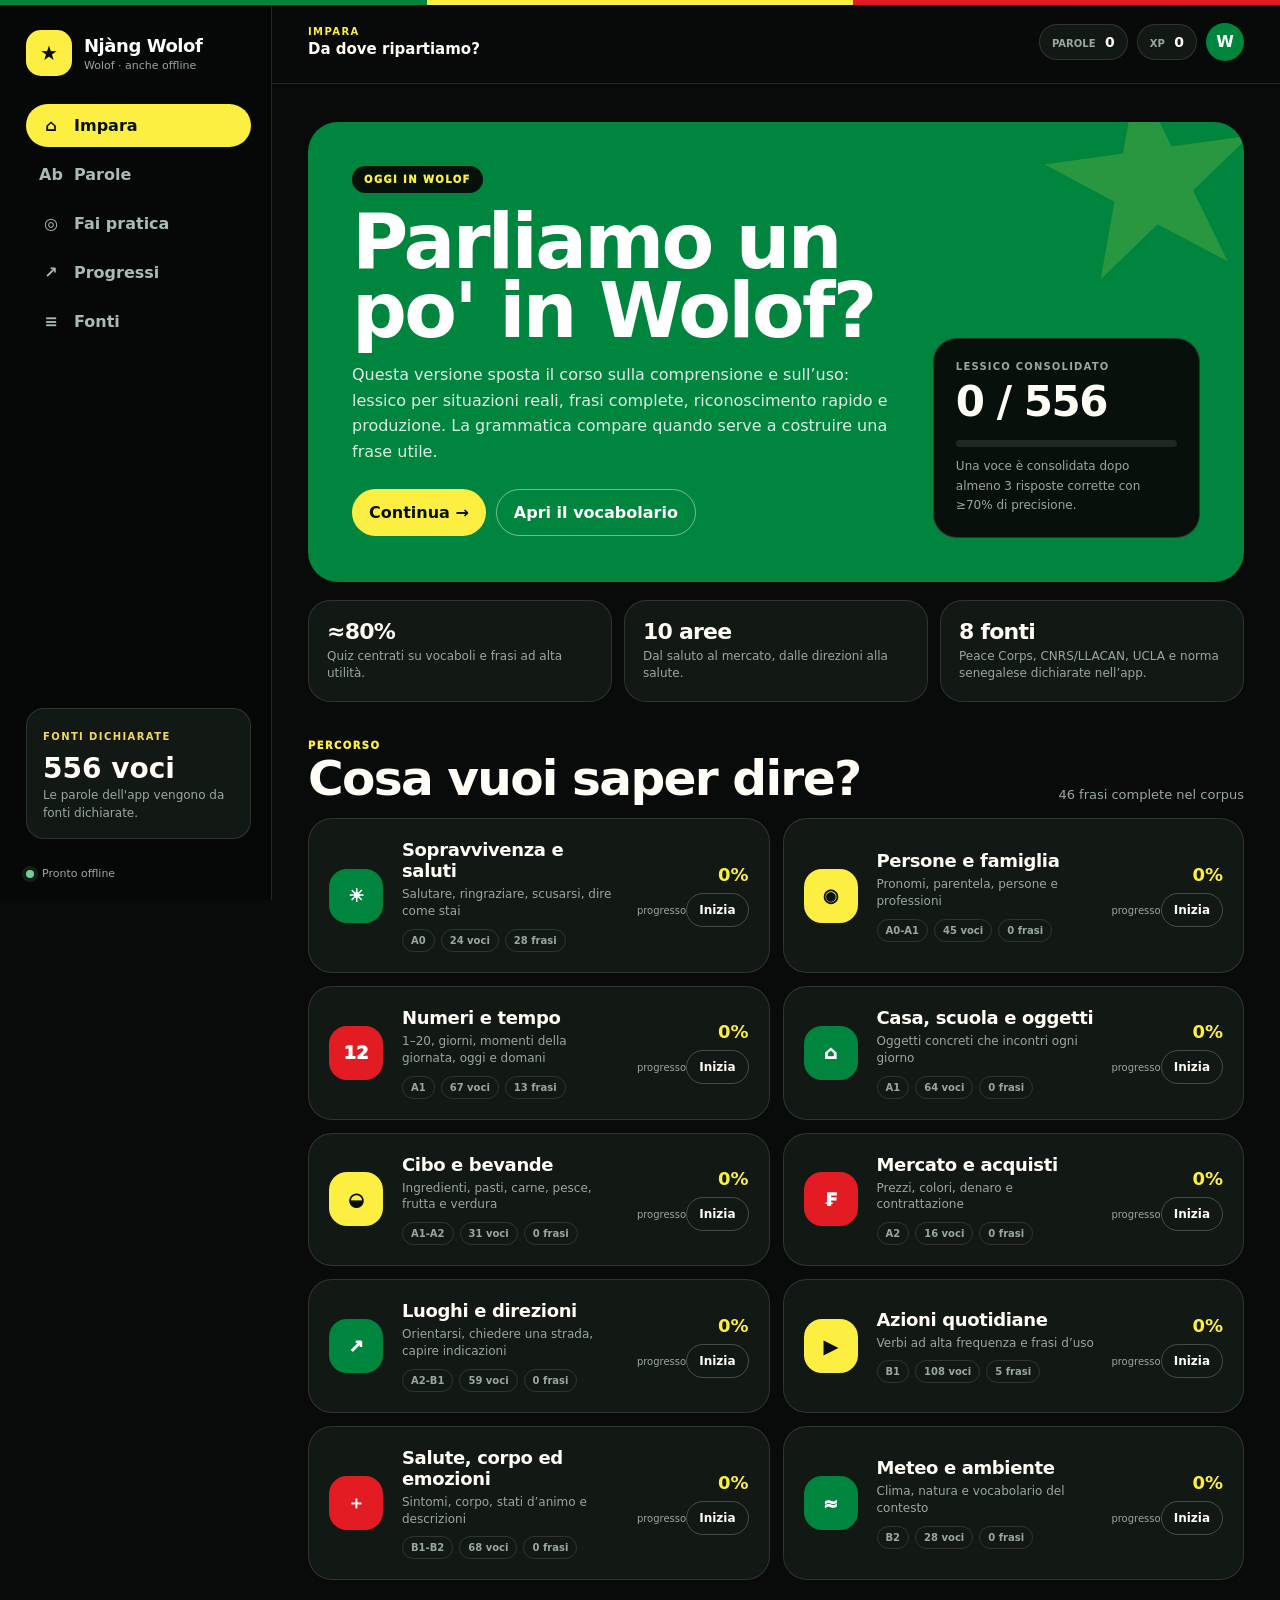
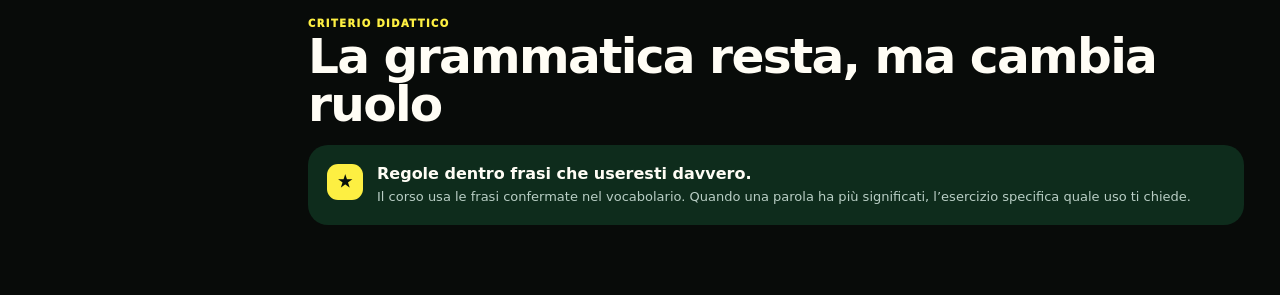
==== commit ddc5cbcf: "Keep the institutional source catalogue unique and refresh offline assets" ====
--- a/site/index.html
+++ b/site/index.html
@@ -2,7 +2,7 @@
 <html lang="it"><head>
 <meta charset="utf-8"><meta name="viewport" content="width=device-width,initial-scale=1,viewport-fit=cover">
 <meta name="theme-color" content="#080b09"><meta name="apple-mobile-web-app-capable" content="yes"><meta name="apple-mobile-web-app-status-bar-style" content="black-translucent"><meta name="apple-mobile-web-app-title" content="Njàng Wolof"><meta name="mobile-web-app-capable" content="yes"><meta name="description" content="Corso offline di Wolof: vocabolario pratico, frasi e quiz da fonti Peace Corps e accademiche.">
-<link rel="manifest" href="manifest.webmanifest"><link rel="icon" href="icon.svg" type="image/svg+xml"><link rel="apple-touch-icon" href="icon-180.png"><link rel="stylesheet" href="styles.css?v=38">
+<link rel="manifest" href="manifest.webmanifest"><link rel="icon" href="icon.svg" type="image/svg+xml"><link rel="apple-touch-icon" href="icon-180.png"><link rel="stylesheet" href="styles.css?v=39">
 <title>Njàng Wolof — Vocabolario pratico offline</title></head>
 <body>
 <div class="flagbar" aria-hidden="true"><i></i><i></i><i></i></div>
@@ -23,5 +23,5 @@
 <header class="top"><button class="hamb" id="hamb">☰</button><div class="title"><small id="pageKicker">PERCORSO</small><b id="pageTitle">Impara il Wolof, usalo davvero</b></div><div class="topstats"><span>PAROLE <b id="learnedTop">0</b></span><span>XP <b id="xpTop">0</b></span><button class="avatar">W</button></div></header>
 <main id="view" tabindex="-1"></main>
 </div></div><div class="mobile-backdrop" id="mobileBackdrop"></div><nav class="mobile-nav" id="mobileNav" aria-label="Navigazione mobile"><button data-route="home"><span>⌂</span>Impara</button><button data-route="vocab"><span>Ab</span>Parole</button><button data-route="practice"><span>◎</span>Fai pratica</button><button data-route="progress"><span>↗</span>Progressi</button><button data-route="sources"><span>≡</span>Fonti</button></nav><div class="toast" id="toast"></div>
-<script src="data.js?v=38"></script><script src="lexicon-packs.js?v=38"></script><script src="lexicon-01.js?v=38"></script><script src="lexicon-02.js?v=38"></script><script src="lexicon-03.js?v=38"></script><script src="lexicon-04.js?v=38"></script><script src="lexicon-05.js?v=38"></script><script src="lexicon-06.js?v=38"></script><script src="lexicon-07.js?v=38"></script><script src="lexicon-08.js?v=38"></script><script src="lexicon-09.js?v=38"></script><script src="lexicon-10.js?v=38"></script><script src="lexicon-11.js?v=38"></script><script src="lexicon-12.js?v=38"></script><script src="lexicon-13.js?v=38"></script><script src="lexicon-14.js?v=38"></script><script src="lexicon-15.js?v=38"></script><script src="lexicon-16.js?v=38"></script><script src="lexicon-17.js?v=38"></script><script src="lexicon-18.js?v=38"></script><script src="lexicon-19.js?v=38"></script><script src="lexicon-20.js?v=38"></script><script src="lexicon-21.js?v=38"></script><script src="lexicon-22.js?v=38"></script><script src="lexicon-23.js?v=38"></script><script src="learning.js?v=38"></script><script src="app.js?v=38"></script>
+<script src="data.js?v=39"></script><script src="lexicon-packs.js?v=39"></script><script src="lexicon-01.js?v=39"></script><script src="lexicon-02.js?v=39"></script><script src="lexicon-03.js?v=39"></script><script src="lexicon-04.js?v=39"></script><script src="lexicon-05.js?v=39"></script><script src="lexicon-06.js?v=39"></script><script src="lexicon-07.js?v=39"></script><script src="lexicon-08.js?v=39"></script><script src="lexicon-09.js?v=39"></script><script src="lexicon-10.js?v=39"></script><script src="lexicon-11.js?v=39"></script><script src="lexicon-12.js?v=39"></script><script src="lexicon-13.js?v=39"></script><script src="lexicon-14.js?v=39"></script><script src="lexicon-15.js?v=39"></script><script src="lexicon-16.js?v=39"></script><script src="lexicon-17.js?v=39"></script><script src="lexicon-18.js?v=39"></script><script src="lexicon-19.js?v=39"></script><script src="lexicon-20.js?v=39"></script><script src="lexicon-21.js?v=39"></script><script src="lexicon-22.js?v=39"></script><script src="lexicon-23.js?v=39"></script><script src="learning.js?v=39"></script><script src="app.js?v=39"></script>
 </body></html>
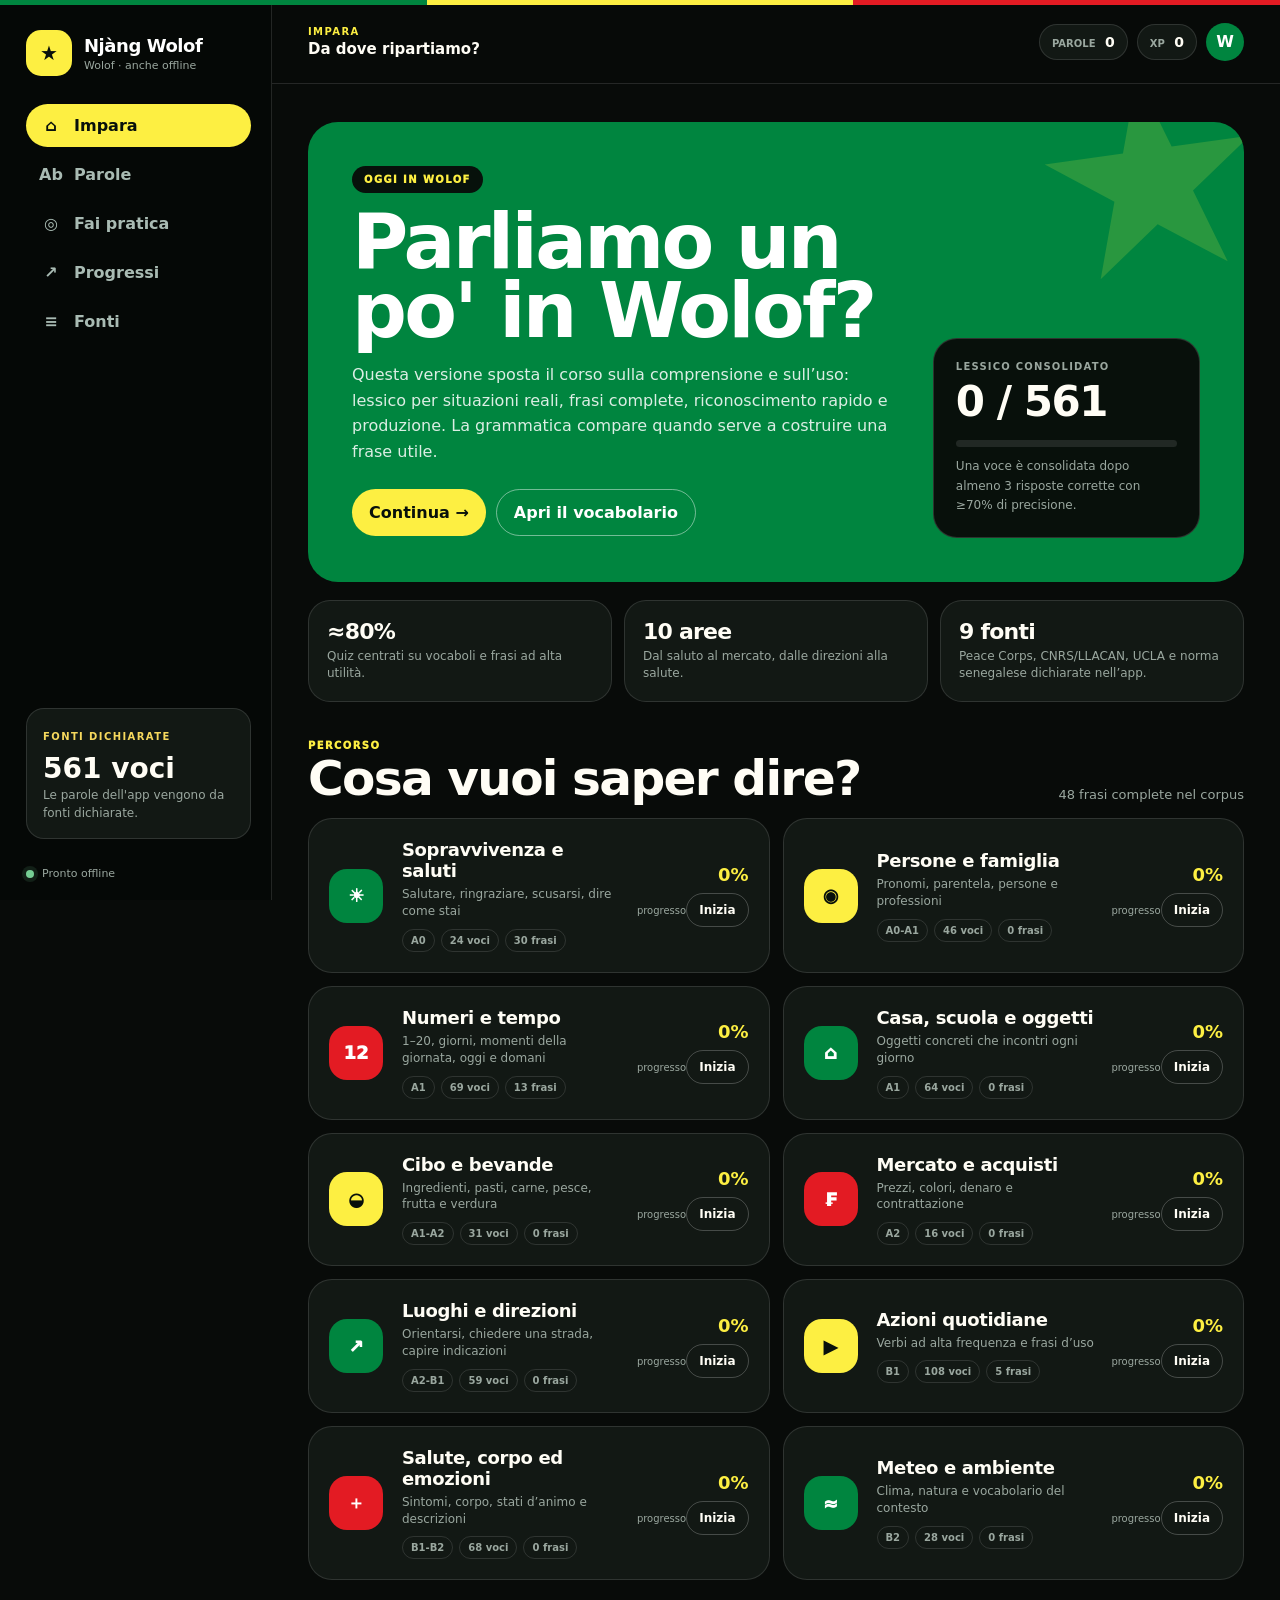
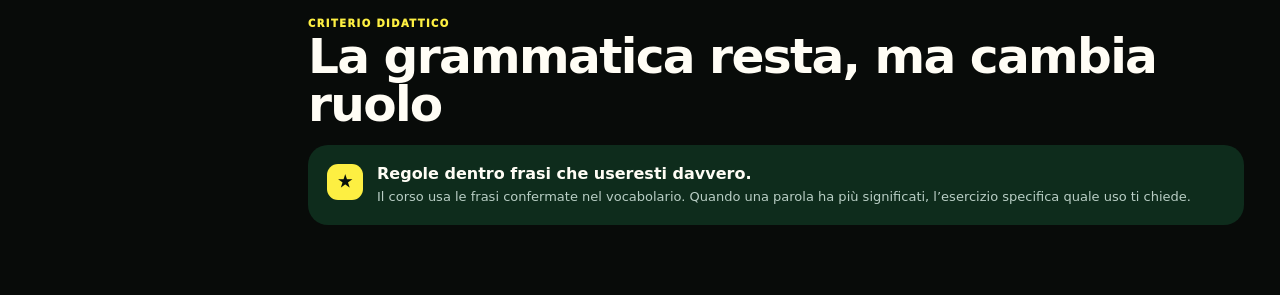
==== commit 4abaeaf7: "Publish scoped native speaker corrections and accept documented quiz alternatives" ====
--- a/site/index.html
+++ b/site/index.html
@@ -2,7 +2,7 @@
 <html lang="it"><head>
 <meta charset="utf-8"><meta name="viewport" content="width=device-width,initial-scale=1,viewport-fit=cover">
 <meta name="theme-color" content="#080b09"><meta name="apple-mobile-web-app-capable" content="yes"><meta name="apple-mobile-web-app-status-bar-style" content="black-translucent"><meta name="apple-mobile-web-app-title" content="Njàng Wolof"><meta name="mobile-web-app-capable" content="yes"><meta name="description" content="Corso offline di Wolof: vocabolario pratico, frasi e quiz da fonti Peace Corps e accademiche.">
-<link rel="manifest" href="manifest.webmanifest"><link rel="icon" href="icon.svg" type="image/svg+xml"><link rel="apple-touch-icon" href="icon-180.png"><link rel="stylesheet" href="styles.css?v=39">
+<link rel="manifest" href="manifest.webmanifest"><link rel="icon" href="icon.svg" type="image/svg+xml"><link rel="apple-touch-icon" href="icon-180.png"><link rel="stylesheet" href="styles.css?v=41">
 <title>Njàng Wolof — Vocabolario pratico offline</title></head>
 <body>
 <div class="flagbar" aria-hidden="true"><i></i><i></i><i></i></div>
@@ -23,5 +23,5 @@
 <header class="top"><button class="hamb" id="hamb">☰</button><div class="title"><small id="pageKicker">PERCORSO</small><b id="pageTitle">Impara il Wolof, usalo davvero</b></div><div class="topstats"><span>PAROLE <b id="learnedTop">0</b></span><span>XP <b id="xpTop">0</b></span><button class="avatar">W</button></div></header>
 <main id="view" tabindex="-1"></main>
 </div></div><div class="mobile-backdrop" id="mobileBackdrop"></div><nav class="mobile-nav" id="mobileNav" aria-label="Navigazione mobile"><button data-route="home"><span>⌂</span>Impara</button><button data-route="vocab"><span>Ab</span>Parole</button><button data-route="practice"><span>◎</span>Fai pratica</button><button data-route="progress"><span>↗</span>Progressi</button><button data-route="sources"><span>≡</span>Fonti</button></nav><div class="toast" id="toast"></div>
-<script src="data.js?v=39"></script><script src="lexicon-packs.js?v=39"></script><script src="lexicon-01.js?v=39"></script><script src="lexicon-02.js?v=39"></script><script src="lexicon-03.js?v=39"></script><script src="lexicon-04.js?v=39"></script><script src="lexicon-05.js?v=39"></script><script src="lexicon-06.js?v=39"></script><script src="lexicon-07.js?v=39"></script><script src="lexicon-08.js?v=39"></script><script src="lexicon-09.js?v=39"></script><script src="lexicon-10.js?v=39"></script><script src="lexicon-11.js?v=39"></script><script src="lexicon-12.js?v=39"></script><script src="lexicon-13.js?v=39"></script><script src="lexicon-14.js?v=39"></script><script src="lexicon-15.js?v=39"></script><script src="lexicon-16.js?v=39"></script><script src="lexicon-17.js?v=39"></script><script src="lexicon-18.js?v=39"></script><script src="lexicon-19.js?v=39"></script><script src="lexicon-20.js?v=39"></script><script src="lexicon-21.js?v=39"></script><script src="lexicon-22.js?v=39"></script><script src="lexicon-23.js?v=39"></script><script src="learning.js?v=39"></script><script src="app.js?v=39"></script>
+<script src="data.js?v=41"></script><script src="lexicon-packs.js?v=41"></script><script src="lexicon-01.js?v=41"></script><script src="lexicon-02.js?v=41"></script><script src="lexicon-03.js?v=41"></script><script src="lexicon-04.js?v=41"></script><script src="lexicon-05.js?v=41"></script><script src="lexicon-06.js?v=41"></script><script src="lexicon-07.js?v=41"></script><script src="lexicon-08.js?v=41"></script><script src="lexicon-09.js?v=41"></script><script src="lexicon-10.js?v=41"></script><script src="lexicon-11.js?v=41"></script><script src="lexicon-12.js?v=41"></script><script src="lexicon-13.js?v=41"></script><script src="lexicon-14.js?v=41"></script><script src="lexicon-15.js?v=41"></script><script src="lexicon-16.js?v=41"></script><script src="lexicon-17.js?v=41"></script><script src="lexicon-18.js?v=41"></script><script src="lexicon-19.js?v=41"></script><script src="lexicon-20.js?v=41"></script><script src="lexicon-21.js?v=41"></script><script src="lexicon-22.js?v=41"></script><script src="lexicon-23.js?v=41"></script><script src="learning.js?v=41"></script><script src="app.js?v=41"></script>
 </body></html>
--- a/site/styles.css
+++ b/site/styles.css
@@ -128,3 +128,21 @@
 }
 
 .feedback.partial{background:#342f08;border:1px solid #fdef42;color:#fff4a6}.insight{font-size:1.2rem;line-height:1.7}details p{line-height:1.6}
+
+/* Vocabulary cards: keep every text row in normal flow, including long mobile labels. */
+.word-card{display:flex;flex-direction:column;gap:8px;min-height:0;height:auto}
+.word-heading{display:flex;align-items:flex-start;justify-content:space-between;gap:12px;min-width:0}
+.word-card .wolof{flex:1;min-width:0;padding-right:0;line-height:1.3;overflow-wrap:anywhere}
+.word-card .source{position:static;flex:0 0 auto;max-width:45%;line-height:1.4;overflow-wrap:anywhere}
+.word-card .ipa,.word-card .it{margin-top:0;line-height:1.5;overflow-wrap:anywhere}
+.word-details{display:grid;gap:6px;min-width:0;padding-top:2px}
+.word-details small{display:block;font-size:12px;line-height:1.5;overflow-wrap:anywhere}
+.word-pos{color:var(--muted)}
+.word-card .word-source-link{display:block;width:fit-content;max-width:100%;color:#7ee0a5;font-size:12px;line-height:1.5;text-decoration:underline;text-underline-offset:3px;overflow-wrap:anywhere}
+.word-card .word-source-link:focus-visible{outline:2px solid currentColor;outline-offset:3px;border-radius:3px}
+.word-card>p,.word-card details p{margin:0;font-size:12px;line-height:1.5;overflow-wrap:anywhere}
+.word-card details{font-size:12px;line-height:1.5}
+.word-card footer{position:static;margin-top:auto;padding-top:12px;display:flex;flex-wrap:wrap;align-items:flex-start;gap:6px 12px;font-size:10px;line-height:1.5;min-width:0}
+.word-card footer>span{flex:1 1 110px;min-width:0;overflow-wrap:anywhere}
+.word-card footer>span:last-child{text-align:right}
+@media(max-width:780px){.word-card{gap:9px;padding:16px}.word-card footer{display:grid;grid-template-columns:1fr;gap:4px;padding-top:10px}.word-card footer>span:last-child{text-align:left}}
